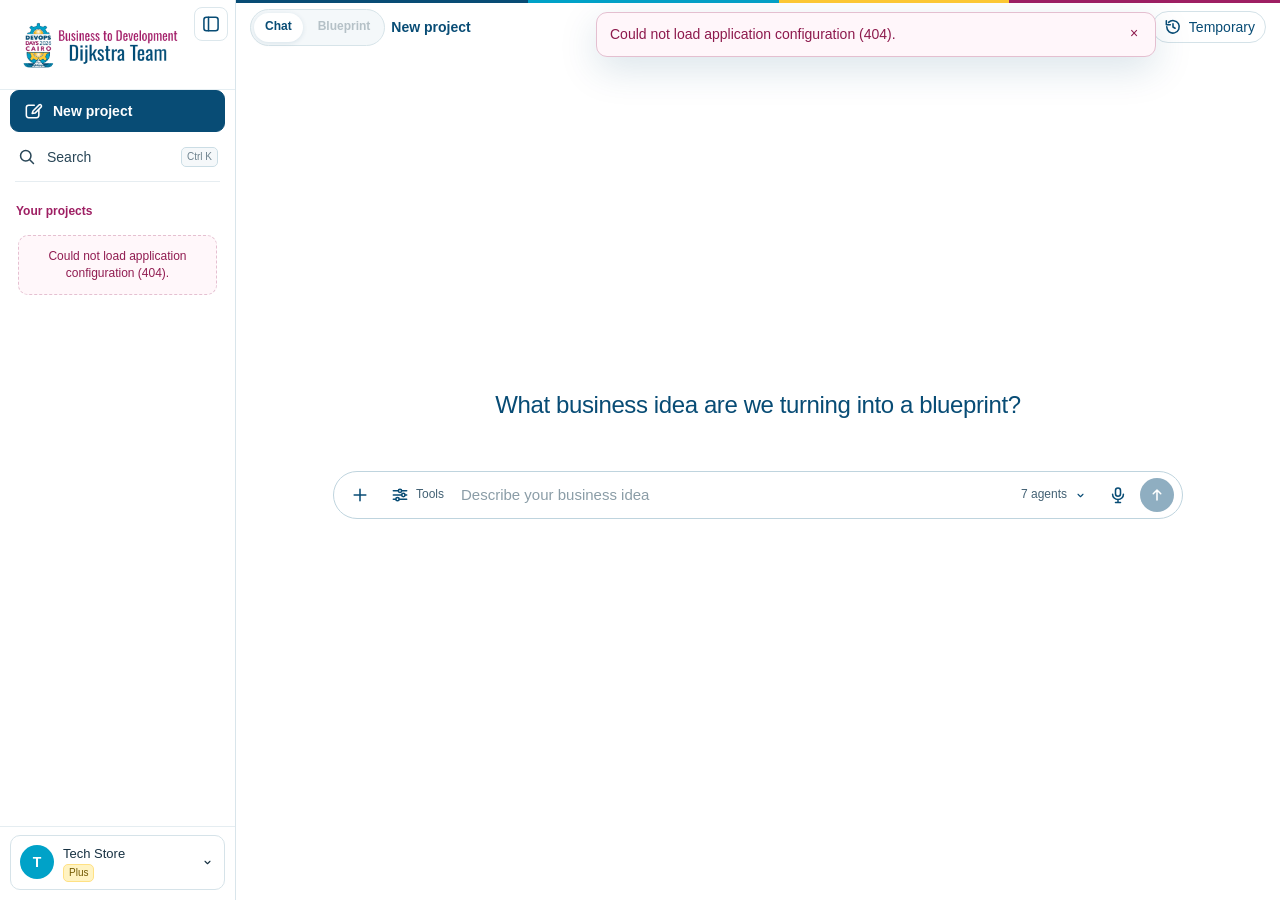
==== public/index.html @ 4ba40b60 "Initial B2D frontend release" ====
<!doctype html>
<html lang="en" dir="ltr">
<head>
<meta charset="utf-8" />
<meta name="viewport" content="width=device-width,initial-scale=1" />
<title>Business to Development | AI Project Workspace</title>
<link rel="icon" type="image/png" href="./assets/img/favicon.png">
<style>
:root{
  --bg:#000;--sidebar:#050505;--surface:#0e0e0e;--elev:#141414;--elev2:#1c1c1c;--hover:#202020;
  --text:#fff;--muted:#afafaf;--dim:#787878;--border:#292929;--border2:#3a3a3a;--danger:#ff7c7c;
  --r:8px;--card:12px;--pill:999px;--side:236px;--top:54px;
  --spring:.667s linear(0,.01942 1.83%,.07956 4.02%,.47488 13.851%,.65981 19.572%,.79653 25.733%,.84834 29.083%,.89048 32.693%,.9246 36.734%,.95081 41.254%,.97012 46.425%,.98361 52.535%,.99665 68.277%,.99988);
}
*{box-sizing:border-box}html,body{height:100%}body{margin:0;background:var(--bg);color:var(--text);font-family:"Segoe UI",Arial,sans-serif;font-size:14px;line-height:1.63;overflow:hidden}
button,input,textarea,select{font:inherit;color:inherit}button{border:0;background:none;cursor:pointer}.hidden{display:none!important}.muted{color:var(--muted)}
::-webkit-scrollbar{width:8px;height:8px}::-webkit-scrollbar-thumb{background:#272727;border-radius:99px}::-webkit-scrollbar-track{background:transparent}
.app{height:100vh;display:grid;grid-template-columns:var(--side) 1fr}.sidebar{background:var(--sidebar);border-right:1px solid #181818;display:flex;flex-direction:column;min-width:0;z-index:90}.main{min-width:0;position:relative;height:100vh;background:#000;overflow:hidden}
.icon{width:18px;height:18px;display:block;flex:0 0 auto}.icon.sm{width:15px;height:15px}.icon.lg{width:22px;height:22px}.stroke{fill:none;stroke:currentColor;stroke-width:1.7;stroke-linecap:round;stroke-linejoin:round}
.sb-head{height:54px;padding:0 10px;display:flex;align-items:center;justify-content:space-between}.brand{display:flex;align-items:center;gap:9px;padding:0 6px;font-weight:650;font-size:15px}.brand-mark{width:24px;height:24px;border:1px solid #fff;border-radius:8px;display:grid;place-items:center;font-size:11px;font-weight:700}
.icon-btn,.tiny-btn{display:grid;place-items:center;border-radius:8px;color:#d8d8d8}.icon-btn{width:34px;height:34px}.tiny-btn{width:28px;height:28px}.icon-btn:hover,.tiny-btn:hover{background:#171717}
.new-chat{height:42px;margin:0 10px 8px;border-radius:9px;background:#1d1d1d;display:flex;align-items:center;gap:10px;padding:0 12px;font-weight:500}.new-chat:hover{background:#252525}.sb-scroll{flex:1;min-height:0;overflow:auto;padding:0 8px 10px}.nav,.side-row{width:100%;height:34px;border-radius:8px;padding:0 9px;display:flex;align-items:center;gap:10px;text-align:left;white-space:nowrap;overflow:hidden}.nav:hover,.side-row:hover{background:#151515}.nav.active{background:#171717}.side-row .label,.nav .label{overflow:hidden;text-overflow:ellipsis}.section{padding:13px 8px 5px;color:#858585;font-size:12px;font-weight:600;display:flex;align-items:center;justify-content:space-between}.section button{color:#777;border-radius:6px}.section button:hover{color:#fff;background:#171717}.divider{height:1px;background:#1a1a1a;margin:7px}
.sb-foot{padding:8px 10px 10px;border-top:1px solid #161616}.account{min-height:50px;border:1px solid #242424;border-radius:10px;padding:7px 9px;display:flex;align-items:center;gap:9px;width:100%;text-align:left}.account:hover{background:#101010}.avatar{width:34px;height:34px;border-radius:50%;display:grid;place-items:center;background:#555}.acct-meta{min-width:0;flex:1}.acct-name{font-size:13px}.badge{font-size:10px;padding:1px 5px;border-radius:5px;background:#282828;color:#ddd;width:max-content;line-height:1.4}
.topbar{height:var(--top);display:grid;grid-template-columns:1fr auto 1fr;align-items:center;padding:0 14px;position:relative;z-index:60;background:#000}.top-left,.top-right{display:flex;align-items:center;gap:6px}.top-right{justify-self:end}.top-left{justify-self:start}.segment{height:36px;min-width:205px;border:1px solid #2a2a2a;background:#111;padding:2px;border-radius:999px;display:flex}.segment button{flex:1;border-radius:999px;color:#999;font-size:12px;font-weight:650}.segment button.active{background:#1f1f1f;color:#fff}.model-btn{height:34px;padding:0 10px;border-radius:8px;display:flex;align-items:center;gap:6px;color:#e9e9e9}.model-btn:hover{background:#151515}.top-pill{height:32px;padding:0 10px;border:1px solid #282828;border-radius:999px;color:#d2d2d2;display:flex;align-items:center;gap:6px}.top-pill:hover{background:#141414}.top-pill.active{background:#fff;color:#000;border-color:#fff}
.content{height:calc(100vh - var(--top));overflow:auto;position:relative}.chat-shell{max-width:850px;margin:0 auto;min-height:100%;padding:0 18px 170px}.home{padding-top:145px}.home.started{padding-top:16px}.greeting{text-align:center;font-size:24px;line-height:1.17;font-weight:400;letter-spacing:-.4px;margin:0 0 28px}.home.started .greeting,.home.started .starter{display:none}
.messages{display:flex;flex-direction:column;gap:22px}.msg{display:flex;gap:12px;animation:rise .2s ease both}.msg.user{justify-content:flex-end}.user-bubble{max-width:76%;padding:9px 13px;border:1px solid #2c2c2c;background:#202020;border-radius:18px 18px 6px 18px;white-space:pre-wrap}.assistant-mark{width:28px;height:28px;border:1px solid #383838;border-radius:9px;display:grid;place-items:center;font-size:10px;font-weight:700;flex:0 0 auto}.assistant-body{max-width:83%;min-width:0}.assistant-text{white-space:pre-wrap;color:#f2f2f2}.msg-actions{display:flex;gap:2px;margin-top:8px;color:#8f8f8f}.msg-actions button{width:28px;height:28px;border-radius:7px;display:grid;place-items:center;color:inherit}.msg-actions button:hover{background:#151515;color:#fff}.source-row{display:flex;gap:6px;flex-wrap:wrap;margin-top:10px}.source-chip{height:28px;padding:0 9px;border:1px solid #2f2f2f;border-radius:999px;color:#bdbdbd;font-size:11px}.source-chip:hover{background:#141414;color:#fff}.status-card{border:1px solid #2a2a2a;background:#0d0d0d;border-radius:12px;padding:10px 12px;margin:8px 0 10px}.status-head{display:flex;align-items:center;justify-content:space-between}.status-steps{margin-top:7px;color:#9e9e9e;font-size:12px}.status-step{display:flex;gap:7px;align-items:center;margin:3px 0}.dot{width:6px;height:6px;border-radius:50%;background:#8b8b8b}.dot.live{animation:pulse 1.1s infinite}
.starter{display:flex;flex-direction:column;gap:8px;margin-top:10px}.starter button{height:54px;border:1px solid #252525;border-radius:12px;padding:0 14px;display:flex;align-items:center;gap:12px;text-align:left}.starter button:hover{background:#0d0d0d;border-color:#353535}.starter .arrow{margin-left:auto;color:#777}
.composer-wrap{position:fixed;left:var(--side);right:0;bottom:0;z-index:65;pointer-events:none;padding:0 18px 14px;background:linear-gradient(to top,#000 72%,rgba(0,0,0,.94) 84%,transparent)}.composer-stack{max-width:850px;margin:0 auto;pointer-events:auto}
.follow-waiting{display:none;align-items:center;justify-content:flex-end;gap:7px;color:#8f8f8f;font-size:12px;margin:0 8px 8px}.follow-waiting.show{display:flex}.follow-resume{display:none;width:max-content;margin:0 0 8px auto;height:32px;padding:0 12px;border:1px solid #383838;border-radius:18px;background:#181818;color:#e5e5e5}.follow-resume.show{display:block}.follow-resume:hover{background:#222}
.followup{display:none;background:#212121;border:1px solid #2f2f2f;border-radius:18px;padding:20px 18px 12px;margin-bottom:10px;max-height:min(430px,52vh);overflow:auto}.followup.show{display:block;animation:rise .22s var(--spring)}.follow-head{display:flex;align-items:flex-start;justify-content:space-between;gap:14px;margin-bottom:8px}.follow-title{font-weight:600;font-size:16px;line-height:1.5;color:#fff;min-width:0}.follow-nav{display:flex;align-items:center;gap:3px;flex:0 0 auto;color:#aaa;direction:ltr}.follow-nav button{width:28px;height:28px;border-radius:8px;display:grid;place-items:center;color:#aaa;font-size:20px}.follow-nav button:hover:not(:disabled){background:#2c2c2c;color:#fff}.follow-nav button:disabled{opacity:.25;cursor:default}.follow-progress{font-size:12px;min-width:48px;text-align:center;color:#a9a9a9}.follow-sub{font-size:12px;color:#a9a9a9;margin:0 0 9px}.follow-options{display:flex;flex-direction:column;gap:2px}.choice{min-height:40px;width:100%;padding:5px 8px;border-radius:10px;background:transparent;color:#f3f3f3;display:grid;grid-template-columns:32px minmax(0,1fr) 20px;align-items:center;gap:8px;text-align:left}.choice:hover{background:#292929}.choice .num{width:28px;height:28px;border-radius:50%;border:1px solid #4a4a4a;display:grid;place-items:center;font-size:12px;color:#e8e8e8}.choice .choice-label{line-height:1.45}.choice .tick{opacity:0;color:#fff;text-align:center}.choice.selected{background:#292929}.choice.selected .num{background:#fff;color:#000;border-color:#fff}.choice.selected .tick{opacity:1}.follow-content[dir=rtl] .choice{text-align:right;grid-template-columns:32px minmax(0,1fr) 20px}.follow-content[dir=rtl] .follow-title,.follow-content[dir=rtl] .follow-sub{text-align:right}
.custom-answer{display:none;margin-top:8px;padding:10px;border:1px solid #3b3b3b;border-radius:12px;background:#181818}.custom-answer.show{display:block}.custom-answer textarea,.follow-textarea{width:100%;min-height:74px;resize:vertical;background:transparent;border:0;outline:0;color:#fff;line-height:1.55;padding:0}.custom-actions{display:flex;justify-content:flex-end;gap:7px;margin-top:8px}.follow-footer{min-height:42px;margin-top:8px;padding-top:8px;border-top:1px solid #2e2e2e;display:flex;align-items:center;justify-content:space-between;gap:8px}.follow-hint{font-size:11px;color:#858585}.follow-footer-actions{display:flex;align-items:center;gap:6px}.follow-btn{height:34px;padding:0 14px;border-radius:18px;background:#2a2a2a;color:#fff;font-weight:500}.follow-btn:hover{background:#343434}.follow-btn.primary{background:#fff;color:#000}.follow-btn:disabled{opacity:.35;cursor:default}.follow-btn.ghost{background:transparent}.follow-btn.ghost:hover{background:#2a2a2a}
.case-lab-wrap{position:fixed;inset:0;background:rgba(0,0,0,.68);z-index:180;display:none;align-items:center;justify-content:center;padding:20px}.case-lab-wrap.show{display:flex}.case-lab{width:min(760px,100%);max-height:84vh;overflow:auto;background:#111;border:1px solid #303030;border-radius:18px;padding:18px}.case-lab-head{display:flex;align-items:flex-start;justify-content:space-between;gap:12px;margin-bottom:12px}.case-lab h2{font-size:20px;margin:0}.case-lab p{color:#aaa;margin:3px 0 0}.case-grid{display:grid;grid-template-columns:repeat(2,minmax(0,1fr));gap:8px}.case-card{padding:13px;border:1px solid #2d2d2d;border-radius:12px;background:#181818;text-align:left}.case-card:hover{background:#202020;border-color:#414141}.case-card strong{display:block;font-size:13px}.case-card small{display:block;color:#929292;margin-top:2px;line-height:1.45}.case-tag{display:inline-flex;margin-top:8px;padding:2px 7px;border-radius:999px;background:#262626;color:#bdbdbd;font-size:10px}.case-lab-foot{margin-top:12px;padding-top:12px;border-top:1px solid #292929;color:#8f8f8f;font-size:11px}
.attach-tray{display:none;gap:8px;flex-wrap:wrap;margin-bottom:8px}.attach-tray.show{display:flex}.file-chip{height:44px;max-width:210px;border:1px solid #303030;border-radius:10px;padding:0 9px;background:#111;display:flex;align-items:center;gap:8px}.file-chip .meta{min-width:0}.file-chip .name{overflow:hidden;text-overflow:ellipsis;white-space:nowrap;font-size:12px}.file-chip .type{font-size:10px;color:#888}.file-chip .x{margin-left:auto;color:#888}.thumb{width:34px;height:34px;border-radius:7px;object-fit:cover;background:#202020}
.tool-strip{display:none;gap:6px;flex-wrap:wrap;margin-bottom:8px}.tool-strip.show{display:flex}.tool-token{height:30px;padding:0 9px;border:1px solid #343434;border-radius:999px;background:#131313;color:#d3d3d3;display:flex;align-items:center;gap:6px;font-size:11px}.tool-token button{color:#888}.tool-token button:hover{color:#fff}
.composer{min-height:116px;border:1px solid #292929;background:#202020;border-radius:22px;padding:13px 13px 10px;position:relative}.composer:focus-within{border-color:#3c3c3c;background:#222}.composer textarea{width:100%;height:60px;max-height:190px;resize:none;background:transparent;border:0;outline:0;padding:0 5px;color:#fff;line-height:1.55;font-size:15px}.composer textarea::placeholder{color:#989898}.composer-foot{display:flex;align-items:center;justify-content:space-between;gap:8px;margin-top:4px}.c-left,.c-right{display:flex;align-items:center;gap:5px}.circle{height:34px;min-width:34px;padding:0 8px;border-radius:999px;display:flex;align-items:center;justify-content:center;gap:6px;color:#e8e8e8}.circle:hover{background:#2b2b2b}.mode-label{font-size:12px;color:#d0d0d0}.send{width:36px;height:36px;border-radius:50%;background:#fff;color:#000;display:grid;place-items:center;opacity:.45;pointer-events:none}.send.ready{opacity:1;pointer-events:auto}.send.stop{opacity:1;pointer-events:auto}.send:hover{transform:scale(1.03)}
.menu{display:none;position:fixed;z-index:220;min-width:220px;background:#171717;border:1px solid #303030;border-radius:12px;padding:6px}.menu.show{display:block;animation:rise .13s ease}.menu-title{padding:8px 10px 5px;color:#777;font-size:11px;font-weight:600}.menu button,.menu .menu-item{width:100%;min-height:36px;padding:7px 10px;border-radius:8px;display:flex;align-items:center;gap:10px;text-align:left}.menu button:hover,.menu .menu-item:hover{background:#232323}.menu .right{margin-left:auto;color:#777;font-size:11px}.menu-sep{height:1px;background:#292929;margin:5px 4px}.check{margin-left:auto;color:#fff}
.modal-wrap{display:none;position:fixed;inset:0;background:rgba(0,0,0,.64);z-index:300;align-items:center;justify-content:center;padding:20px}.modal-wrap.show{display:flex}.modal{width:min(720px,96vw);max-height:min(760px,92vh);overflow:hidden;border:1px solid #2c2c2c;background:#0d0d0d;border-radius:16px;display:flex;flex-direction:column}.modal.sm{width:min(460px,96vw)}.modal.lg{width:min(980px,96vw)}.modal-head{height:56px;padding:0 16px;border-bottom:1px solid #202020;display:flex;align-items:center;justify-content:space-between}.modal-head h2{font-size:16px;margin:0}.modal-body{padding:14px 16px;overflow:auto}.modal-foot{border-top:1px solid #202020;padding:12px 16px;display:flex;justify-content:flex-end;gap:8px}.btn{height:34px;padding:0 12px;border:1px solid #383838;border-radius:8px;color:#e7e7e7}.btn:hover{background:#181818}.btn.primary{background:#fff;color:#000;border-color:#fff}.btn.danger{color:#ff9c9c}.field{margin-bottom:12px}.field label{display:block;color:#aaa;font-size:12px;margin-bottom:5px}.input,.textarea,.select{width:100%;border:1px solid #303030;background:#151515;border-radius:9px;outline:0}.input,.select{height:38px;padding:0 10px}.textarea{min-height:92px;padding:9px 10px;resize:vertical}.input:focus,.textarea:focus,.select:focus{border-color:#4a4a4a}.tabs{display:flex;gap:4px;border-bottom:1px solid #232323;padding:0 16px}.tabs button{height:42px;padding:0 11px;color:#8f8f8f;border-bottom:2px solid transparent}.tabs button.active{color:#fff;border-color:#fff}.list{display:flex;flex-direction:column;gap:8px}.card-row{border:1px solid #272727;background:#111;border-radius:12px;padding:11px 12px;display:flex;align-items:center;gap:10px}.card-row .grow{min-width:0;flex:1}.card-row strong{display:block;font-size:13px}.card-row small{display:block;color:#888}.switch{width:36px;height:20px;border-radius:999px;background:#303030;padding:2px;transition:.2s}.switch i{display:block;width:16px;height:16px;border-radius:50%;background:#8d8d8d;transition:.2s}.switch.on{background:#fff}.switch.on i{background:#000;transform:translateX(16px)}.grid2{display:grid;grid-template-columns:repeat(2,minmax(0,1fr));gap:10px}.plugin-card,.work-card{border:1px solid #292929;background:#111;border-radius:13px;padding:13px}.plugin-card h3,.work-card h3{margin:0 0 3px;font-size:14px}.plugin-card p,.work-card p{margin:0 0 10px;color:#8f8f8f;font-size:12px}.plugin-icon{width:34px;height:34px;border:1px solid #343434;border-radius:10px;display:grid;place-items:center;margin-bottom:9px}
.search-box{height:44px;border:1px solid #303030;background:#151515;border-radius:10px;display:flex;align-items:center;gap:9px;padding:0 11px}.search-box input{flex:1;background:transparent;border:0;outline:0}.filters{display:flex;gap:6px;flex-wrap:wrap;margin:10px 0}.filter{height:28px;padding:0 9px;border:1px solid #303030;border-radius:999px;color:#aaa;font-size:11px}.filter.active{background:#fff;color:#000;border-color:#fff}.search-result{padding:10px;border-radius:10px;display:flex;gap:10px;align-items:flex-start}.search-result:hover{background:#151515}.search-result .grow{min-width:0;flex:1}.search-result strong{display:block}.search-result small{color:#777}.kbd{font-size:10px;border:1px solid #343434;background:#171717;border-radius:5px;padding:1px 5px;color:#8f8f8f}
.work-view{display:none;max-width:1040px;margin:0 auto;padding:34px 20px 90px}.work-view.show{display:block}.work-view h1{font-size:24px;margin:0 0 3px}.work-sub{color:#999;margin-bottom:20px}.work-grid{display:grid;grid-template-columns:repeat(3,minmax(0,1fr));gap:10px}.work-card{min-height:150px}.work-card .btn{margin-top:4px}.job-panel{margin-top:14px;border:1px solid #292929;border-radius:14px;background:#0d0d0d;padding:14px}.job-row{display:flex;align-items:center;gap:10px;padding:9px 0;border-bottom:1px solid #1d1d1d}.job-row:last-child{border-bottom:0}.progress{height:5px;background:#242424;border-radius:99px;overflow:hidden}.progress i{display:block;height:100%;width:68%;background:#8c8c8c}
.voice-screen{display:none;position:fixed;inset:0;z-index:350;background:#050505;align-items:center;justify-content:center;flex-direction:column}.voice-screen.show{display:flex}.orb{width:150px;height:150px;border-radius:50%;border:1px solid #3f3f3f;display:grid;place-items:center;position:relative}.orb:before,.orb:after{content:"";position:absolute;border:1px solid #252525;border-radius:50%;animation:voice 2.1s infinite}.orb:before{inset:-22px}.orb:after{inset:-44px;animation-delay:.45s}.orb-core{width:84px;height:84px;border-radius:50%;background:#fff;color:#000;display:grid;place-items:center}.voice-label{font-size:20px;margin-top:28px}.voice-sub{color:#888;margin-top:4px}.voice-controls{display:flex;gap:10px;margin-top:34px}.voice-controls button{width:48px;height:48px;border:1px solid #333;border-radius:50%;display:grid;place-items:center}.voice-controls .end{background:#fff;color:#000;border-color:#fff}
.toast{position:fixed;left:50%;bottom:24px;transform:translate(-50%,16px);background:#fff;color:#000;padding:7px 11px;border-radius:999px;opacity:0;pointer-events:none;z-index:500;font-size:12px;transition:.2s}.toast.show{opacity:1;transform:translate(-50%,0)}
@keyframes rise{from{opacity:0;transform:translateY(6px)}to{opacity:1;transform:none}}@keyframes pulse{0%,100%{opacity:.28}50%{opacity:1}}@keyframes voice{0%{transform:scale(.94);opacity:.25}50%{transform:scale(1.04);opacity:.7}100%{transform:scale(.94);opacity:.25}}
@media(max-width:900px){:root{--side:0px}.app{grid-template-columns:1fr}.sidebar{position:fixed;left:-250px;top:0;bottom:0;width:236px;transition:left .28s ease}.sidebar.open{left:0}.mobile-only{display:grid!important}.composer-wrap{left:0}.work-grid{grid-template-columns:repeat(2,minmax(0,1fr))}.top-left .model-btn{display:none}}
@media(min-width:901px){.mobile-only{display:none!important}}

#attachMenu button:hover .icon-globe{transform:rotate(8deg) scale(1.04)}
#attachMenu button:hover .icon-research{transform:rotate(-8deg) scale(1.05)}
#attachMenu button:hover .icon-spark{animation:sparkPulse .75s ease infinite alternate}
#attachMenu button:hover .icon-book{transform:translateY(-1px) scale(1.04)}
@keyframes sparkPulse{from{transform:scale(.94);opacity:.65}to{transform:scale(1.08);opacity:1}}

@media(max-width:650px){.topbar{grid-template-columns:auto 1fr auto;padding:0 8px}.segment{min-width:160px}.top-right .hide-sm{display:none}.chat-shell{padding:0 10px 170px}.composer-wrap{padding:0 10px 10px}.home{padding-top:85px}.greeting{font-size:22px}.user-bubble{max-width:90%}.assistant-body{max-width:90%}.followup{padding:16px 12px;max-height:56vh}.case-grid{grid-template-columns:1fr}.follow-head{gap:8px}.follow-title{font-size:15px}.work-grid,.grid2{grid-template-columns:1fr}.work-view{padding:20px 10px 80px}.composer{border-radius:18px}}

/* =========================================================
   DEVOPS DAYS CAIRO 2026   WHITE BRAND THEME
   Palette: #084c75 / #9e1f63 / #00a2c8 / #ffca33 / white
   ========================================================= */
:root{
  --brand-blue:#084c75;
  --brand-magenta:#9e1f63;
  --brand-cyan:#00a2c8;
  --brand-yellow:#ffca33;
  --brand-ink:#173142;
  --bg:#ffffff;
  --sidebar:#ffffff;
  --surface:#ffffff;
  --elev:#f5f8fa;
  --elev2:#edf4f7;
  --hover:#eef9fc;
  --text:#173142;
  --muted:#667c89;
  --dim:#8496a1;
  --border:#d9e5eb;
  --border2:#bfd2dd;
  --danger:#a61b52;
}
html,body{background:#fff;color:var(--brand-ink)}
body{accent-color:var(--brand-cyan)}
::selection{background:#00a2c833;color:#084c75}
::-webkit-scrollbar-thumb{background:#cbdbe3}
::-webkit-scrollbar-thumb:hover{background:#afc7d3}

.app,.main,.content,.topbar{background:#fff;color:var(--brand-ink)}
.main{position:relative}
.main:before{content:"";position:absolute;z-index:120;top:0;left:0;right:0;height:3px;background:linear-gradient(90deg,var(--brand-blue) 0 28%,var(--brand-cyan) 28% 52%,var(--brand-yellow) 52% 74%,var(--brand-magenta) 74% 100%);pointer-events:none}
.sidebar{background:#fff;border-right:1px solid var(--border)}
.sb-head{height:136px;padding:10px 10px 8px;position:relative;border-bottom:1px solid #e5eef2;align-items:center}
.event-brand{width:100%;height:118px;padding:0;display:flex;align-items:center;justify-content:center}
.brand-logo{display:block;height:112px;width:auto;max-width:150px;object-fit:contain}
.sb-head>.icon-btn{position:absolute;right:7px;top:7px;background:#ffffffd9;border:1px solid #dce7ec;color:var(--brand-blue)}
.sb-head>.icon-btn:hover{background:#f0f8fb;color:var(--brand-cyan)}
.brand-mark{display:none}

.icon-btn,.tiny-btn{color:var(--brand-blue)}
.icon-btn:hover,.tiny-btn:hover{background:#eef8fb;color:var(--brand-cyan)}
.new-chat{background:var(--brand-blue);color:#fff;border:1px solid var(--brand-blue);font-weight:600}
.new-chat:hover{background:#063e60;border-color:#063e60}
.nav,.side-row{color:#294657}
.nav .icon,.side-row .icon{color:var(--brand-blue)}
.nav:hover,.side-row:hover{background:#eef9fc;color:var(--brand-blue)}
.nav.active{background:#e7f7fb;color:var(--brand-blue)}
.section{color:var(--brand-magenta);font-weight:700}
.section button{color:#8095a1}
.section button:hover{color:var(--brand-magenta);background:#fbf0f6}
.divider{background:#e6edf1}
.sb-foot{border-top:1px solid #e5edf1;background:#fff}
.account{border-color:#d6e3e9;background:#fff;color:var(--brand-ink)}
.account:hover{background:#f6fafc}
.avatar{background:var(--brand-cyan);color:#fff;font-weight:700}
.badge{background:#fff3c2;color:#715800;border:1px solid #ffe184}

.segment{border-color:#d6e3e9;background:#f3f7f9}
.segment button{color:#6c818d}
.segment button:hover{color:var(--brand-blue)}
.segment button.active{background:#fff;color:var(--brand-blue);box-shadow:inset 0 0 0 1px #c7dbe4}
.model-btn{color:var(--brand-blue);font-weight:600}
.model-btn:hover{background:#eef8fb}
.top-pill{border-color:#d4e2e8;color:var(--brand-blue);background:#fff}
.top-pill:hover{background:#eef9fc}
.top-pill.active{background:var(--brand-blue);color:#fff;border-color:var(--brand-blue)}

.greeting{color:var(--brand-blue);font-weight:500}
.assistant-mark{border-color:#c8dce5;background:#f5fbfd;color:var(--brand-blue)}
.assistant-text{color:#1c3443}
.user-bubble{background:var(--brand-blue);color:#fff;border-color:var(--brand-blue)}
.msg-actions{color:#8194a0}
.msg-actions button:hover{background:#eef7fa;color:var(--brand-blue)}
.source-chip{border-color:#cfe0e7;color:var(--brand-blue);background:#fff}
.source-chip:hover{background:#edf9fc;color:var(--brand-cyan)}
.status-card{border-color:#d8e5ea;background:#f8fbfc}
.status-steps{color:#6c808c}.dot{background:var(--brand-cyan)}

.starter button{border-color:#d7e4ea;background:#fff;color:#234456}
.starter button:hover{background:#f4fbfd;border-color:#9ed8e6;color:var(--brand-blue)}
.starter .arrow{color:var(--brand-cyan)}

.composer-wrap{background:linear-gradient(to top,#fff 72%,rgba(255,255,255,.95) 84%,rgba(255,255,255,0))}
.tool-token{border-color:#cddde5;background:#f7fafb;color:#315163}
.tool-token button{color:#7d909a}.tool-token button:hover{color:var(--brand-magenta)}
.composer{border:1px solid #bfd4de;background:#fff;box-shadow:none}
.composer:focus-within{border-color:var(--brand-cyan);background:#fff;outline:3px solid #00a2c812}
.composer textarea{color:#173142}
.composer textarea::placeholder{color:#8b9da7}
.circle{color:var(--brand-blue)}
.circle:hover{background:#edf8fb;color:var(--brand-cyan)}
.mode-label{color:#426174}
.send{background:var(--brand-blue);color:#fff}
.send.ready:hover{background:var(--brand-cyan);transform:scale(1.03)}

.follow-waiting{color:#6e828e}
.follow-resume{border-color:#cbdde5;background:#fff;color:var(--brand-blue)}
.follow-resume:hover{background:#eef9fc}
.followup{background:#fff;border:1px solid #cfe0e7;border-top:3px solid var(--brand-magenta);box-shadow:none}
.follow-title{color:var(--brand-blue)}
.follow-nav{color:#718690}
.follow-nav button{color:#718690}
.follow-nav button:hover:not(:disabled){background:#eef8fb;color:var(--brand-blue)}
.follow-progress,.follow-sub{color:#6c808c}
.choice{color:#203f50}
.choice:hover{background:#eef9fc}
.choice .num{border-color:#a8c6d3;color:var(--brand-blue);background:#fff}
.choice .tick{color:var(--brand-cyan)}
.choice.selected{background:#eaf8fb}
.choice.selected .num{background:var(--brand-cyan);color:#fff;border-color:var(--brand-cyan)}
.follow-footer{border-top-color:#e2ebef}
.follow-footer button{color:var(--brand-blue)}
.follow-footer button:hover{background:#eef8fb}
.follow-footer .follow-primary{background:var(--brand-blue);color:#fff;border-color:var(--brand-blue)}
.follow-footer .follow-primary:hover{background:#063f61}
.follow-custom-input{border-color:#c7dae3;background:#fff;color:#173142}
.follow-custom-input:focus{border-color:var(--brand-cyan);outline:3px solid #00a2c812}

.case-lab-wrap{background:rgba(8,76,117,.16);backdrop-filter:blur(2px)}
.case-lab{background:#fff;border-color:#cbdde5}
.case-lab h2{color:var(--brand-blue)}
.case-lab p{color:#667c89}
.case-card{border-color:#d7e4ea;background:#fff;color:#173142}
.case-card:hover{background:#f2fbfd;border-color:#8fd3e3}
.case-card small{color:#71848f}
.case-tag{background:#fff2b8;color:#634f00;border:1px solid #ffdf61}
.case-lab-foot{border-top-color:#e1e9ed;color:#71848f}

.menu{background:#fff;border-color:#cddde4;color:#1d3949}
.menu-title{color:var(--brand-magenta)}
.menu button:hover,.menu .menu-item:hover{background:#eef9fc}
.menu .right{color:#80939e}.menu-sep{background:#e0e8ec}.check{color:var(--brand-cyan)}

.modal-wrap{background:rgba(8,76,117,.18);backdrop-filter:blur(2px)}
.modal{border-color:#cddde5;background:#fff;color:#173142}
.modal-head,.modal-foot{border-color:#e2eaee}
.modal-head h2{color:var(--brand-blue)}
.btn{border-color:#bfd2dc;color:var(--brand-blue);background:#fff}
.btn:hover{background:#eef9fc}
.btn.primary{background:var(--brand-blue);color:#fff;border-color:var(--brand-blue)}
.btn.primary:hover{background:#063f61}
.btn.danger{color:var(--brand-magenta);border-color:#e7c6d6}
.field label{color:#657a86}
.input,.textarea,.select{border-color:#cadbe3;background:#fff;color:#173142}
.input:focus,.textarea:focus,.select:focus{border-color:var(--brand-cyan);outline:3px solid #00a2c812}
.tabs{border-bottom-color:#dfe8ec}
.tabs button{color:#758a95}
.tabs button.active{color:var(--brand-magenta);border-color:var(--brand-magenta)}
.card-row,.plugin-card,.work-card{border-color:#d7e4ea;background:#fff}
.card-row small,.plugin-card p,.work-card p{color:#71848f}
.plugin-icon{border-color:#cfe0e7;background:#f4fafc;color:var(--brand-cyan)}
.switch{background:#d9e5ea}.switch i{background:#fff;border:1px solid #b8cbd5}.switch.on{background:var(--brand-cyan)}.switch.on i{background:#fff}

.search-box{border-color:#cbdde5;background:#fff}.search-box input{color:#173142}
.filter{border-color:#cbdde5;color:#667c89;background:#fff}.filter.active{background:var(--brand-blue);color:#fff;border-color:var(--brand-blue)}
.search-result:hover{background:#eef9fc}.search-result small{color:#758994}
.kbd{border-color:#cbdde5;background:#f5f8fa;color:#6e828e}

.work-view{color:#173142}.work-view h1{color:var(--brand-blue)}.work-sub{color:#667c89}
.job-panel{border-color:#d6e3e9;background:#fff}.job-row{border-bottom-color:#e4ecef}
.progress{background:#e2ebef}.progress i{background:linear-gradient(90deg,var(--brand-cyan),var(--brand-blue))}

.voice-screen{background:#fff;color:#173142}.orb{border-color:#b9d1dc}.orb:before,.orb:after{border-color:#dbe8ed}.orb-core{background:var(--brand-blue);color:#fff}.voice-sub{color:#6d818d}.voice-controls button{border-color:#cbdde5;background:#fff;color:var(--brand-blue)}.voice-controls .end{background:var(--brand-magenta);color:#fff;border-color:var(--brand-magenta)}
.toast{background:var(--brand-blue);color:#fff;border:1px solid var(--brand-blue)}

/* Brand-colored micro accents */
a{color:var(--brand-blue)}
button:focus-visible,input:focus-visible,textarea:focus-visible,select:focus-visible{outline:2px solid var(--brand-cyan);outline-offset:2px}
.status-step:nth-child(2n) .dot{background:var(--brand-yellow)}
.status-step:nth-child(3n) .dot{background:var(--brand-magenta)}

@media(max-width:900px){.sb-head{height:126px}.event-brand{height:108px}.brand-logo{height:102px}}


/* ===== v4 Project workspace + ChatGPT-style interaction ===== */
.topbar{display:flex!important;align-items:center;justify-content:space-between!important;grid-template-columns:none!important}
.top-left,.top-right{display:flex;align-items:center;gap:6px}
body.project-empty #tempBtn{display:flex!important}
body.project-empty #shareBtn,body.project-empty #topMore{display:none!important}
body:not(.project-empty) #tempBtn{display:none!important}
body:not(.project-empty) #shareBtn{display:flex!important}
body:not(.project-empty) #topMore{display:grid!important}

/* event logo stays only in the existing sidebar/menu logo area */
.sb-head{height:90px!important;padding:8px 10px!important}
.event-brand{width:100%!important;height:74px!important;padding:0 36px 0 4px!important;display:flex!important;align-items:center!important;justify-content:flex-start!important;overflow:hidden!important}
.brand-logo{display:block!important;width:100%!important;max-width:200px!important;height:66px!important;object-fit:contain!important;object-position:left center!important}
.sb-head>.icon-btn{top:7px!important;right:7px!important}

/* Empty Project: greeting + composer centered. After first message composer docks to bottom. */
body.project-empty .content{overflow:auto!important}
body.project-empty .chat-shell{padding-bottom:0!important}
body.project-empty .home{min-height:calc(100vh - var(--top));padding-top:0!important;display:flex!important;align-items:center!important;justify-content:center!important;transform:translateY(-72px)}
body.project-empty .greeting{margin:0!important;text-align:center}
body.project-empty .composer-wrap{top:55%!important;bottom:auto!important;transform:none!important;background:transparent!important;padding-bottom:0!important;transition:top .16s ease}
body:not(.project-empty) .composer-wrap{top:auto!important;bottom:0!important;transform:none!important}
.home.started{padding-top:18px!important}.home.started .greeting{display:none!important}

/* Compact single-line state. */
.composer{
  min-height:48px!important;border-radius:26px!important;padding:6px 8px!important;
  display:grid!important;grid-template-columns:auto minmax(0,1fr) auto!important;grid-template-rows:auto!important;
  align-items:center!important;column-gap:5px!important;row-gap:4px!important;overflow:visible!important;
  transition:min-height .14s ease,border-radius .14s ease,padding .14s ease!important;
}
.composer-foot{display:contents!important}
.c-left{grid-column:1;grid-row:1;align-self:end;display:flex!important;align-items:center;gap:4px}
.c-right{grid-column:3;grid-row:1;align-self:end;display:flex!important;align-items:center;gap:4px}
.composer textarea{
  grid-column:2;grid-row:1;width:100%!important;height:26px;min-height:26px!important;max-height:none!important;
  padding:3px 4px!important;margin:0!important;resize:none!important;overflow:hidden!important;scrollbar-width:none!important;
  line-height:20px!important;font-size:15px!important;outline:none!important;box-shadow:none!important;
  transition:none!important;
}
.composer textarea::-webkit-scrollbar{display:none!important;width:0!important;height:0!important}
.composer:focus-within,.composer textarea:focus,.composer textarea:focus-visible{outline:none!important;box-shadow:none!important}
.circle{height:34px!important;min-width:34px!important;padding:0 8px!important}
.send{width:34px!important;height:34px!important}

/* Multi-line: prompt takes the complete width ABOVE the bottom control row. */
.composer.multiline{grid-template-columns:auto minmax(0,1fr) auto!important;grid-template-rows:auto 34px!important;padding:9px 8px 7px!important;border-radius:22px!important;align-items:end!important}
.composer.multiline textarea{grid-column:1 / -1!important;grid-row:1!important;width:100%!important;padding:2px 6px 6px!important}
.composer.multiline .c-left{grid-column:1;grid-row:2}
.composer.multiline .c-right{grid-column:3;grid-row:2}

/* OpenAI/ChatGPT-style SVG interaction motion */
.cgpt-icon{width:20px;height:20px;display:block;fill:none;stroke:currentColor;stroke-width:1.85;stroke-linecap:round;stroke-linejoin:round;overflow:visible;transition:transform .18s cubic-bezier(.2,.8,.2,1),opacity .18s ease}
.cgpt-icon.fill{fill:currentColor;stroke:none}
button:hover .cgpt-icon{transform:scale(1.055)}
button:active .cgpt-icon{transform:scale(.91)}
#newChat:hover .icon-compose .pen{transform:translate(1px,-1px)}
.icon-compose .pen{transition:transform .18s cubic-bezier(.2,.8,.2,1)}
#searchBtn:hover .icon-search circle{transform:scale(1.06);transform-origin:10px 10px}
.icon-search circle{transition:transform .18s ease}
#attachBtn:hover .icon-plus{transform:rotate(90deg)}
#shareBtn:hover .icon-share .arrow{transform:translateY(-1.5px)}
.icon-share .arrow{transition:transform .18s ease}
#topMore:hover .dot-a{animation:dotBounce .55s ease 0s}
#topMore:hover .dot-b{animation:dotBounce .55s ease .08s}
#topMore:hover .dot-c{animation:dotBounce .55s ease .16s}
@keyframes dotBounce{0%,100%{transform:translateY(0)}50%{transform:translateY(-2px)}}
#voiceBtn:hover .mic-body{animation:micPulse .72s ease infinite alternate;transform-origin:center}
@keyframes micPulse{from{transform:scaleY(.94)}to{transform:scaleY(1.08)}}
.send.ready:hover .icon-send{transform:translateY(-2px)}
.msg-actions button:hover .icon-retry{transform:rotate(-32deg)}
.msg-actions button:hover .icon-copy .copy-back{transform:translate(-1px,-1px)}
.icon-copy .copy-back{transition:transform .18s ease}

/* Assistant mark + thinking motion. */
.assistant-mark{border:0!important;background:transparent!important;width:30px!important;height:30px!important;color:var(--brand-blue)!important;display:grid!important;place-items:center!important;flex:0 0 auto!important}
.assistant-mark .openai-mark{width:24px;height:24px;display:block;fill:currentColor;transform-origin:center}
.typing-mark .openai-mark{animation:openaiThink 1.25s cubic-bezier(.45,0,.2,1) infinite}
@keyframes openaiThink{0%{transform:rotate(0deg) scale(.95);opacity:.45}45%{transform:rotate(155deg) scale(1.02);opacity:1}100%{transform:rotate(360deg) scale(.95);opacity:.45}}
.thinking-label{display:inline-flex;align-items:center;gap:3px;color:#71848f;padding-top:3px}
.thinking-label i{width:4px;height:4px;border-radius:50%;background:currentColor;animation:thinkDot 1s ease-in-out infinite}
.thinking-label i:nth-child(2){animation-delay:.14s}.thinking-label i:nth-child(3){animation-delay:.28s}
@keyframes thinkDot{0%,65%,100%{transform:translateY(0);opacity:.28}32%{transform:translateY(-3px);opacity:1}}

@media(max-width:650px){
  body.project-empty .home{transform:translateY(-62px)}
  body.project-empty .composer-wrap{padding:0 10px!important}
  .mode-label{display:none!important}
  .brand-logo{max-width:170px!important;height:58px!important}
  .sb-head{height:82px!important}.event-brand{height:66px!important}
}
@media(prefers-reduced-motion:reduce){.cgpt-icon,.composer,.composer textarea,.openai-mark{animation:none!important;transition:none!important}.thinking-label i{animation:none!important}}

</style>
<link rel="stylesheet" href="./assets/css/app.css">
</head>
<body>
<div class="app" id="app">
  <aside class="sidebar" id="sidebar">
    <div class="sb-head">
      <div class="brand event-brand" title="Business to Development"><img class="brand-logo" src="assets/img/logo.png" alt="Business to Development logo"></div>
      <button class="icon-btn" id="collapseSide" title="Sidebar"><svg class="cgpt-icon icon-sidebar" viewBox="0 0 24 24" aria-hidden="true"><rect x="3.5" y="4" width="17" height="16" rx="3"/><path d="M9 4v16"/></svg></button>
    </div>
    <button class="new-chat" id="newChat"><svg class="cgpt-icon icon-compose" viewBox="0 0 24 24" aria-hidden="true"><path d="M13.5 5H6.8A2.8 2.8 0 0 0 4 7.8v9.4A2.8 2.8 0 0 0 6.8 20h9.4a2.8 2.8 0 0 0 2.8-2.8v-6.7"/><g class="pen"><path d="m12 12 7.4-7.4a1.8 1.8 0 0 1 2.5 2.5L14.5 14.5 11 15z"/></g></svg><span>New project</span></button>
    <div class="sb-scroll">
      <button class="nav" id="searchBtn"><svg class="cgpt-icon icon-search" viewBox="0 0 24 24" aria-hidden="true"><circle cx="10.5" cy="10.5" r="6.25"/><path d="m15.3 15.3 4.45 4.45"/></svg><span class="label">Search</span><span class="kbd" style="margin-left:auto">Ctrl K</span></button>
      
      
      
      
      <div class="divider"></div>
      <div class="section"><span>Pinned projects</span><button title="Manage pinned">•••</button></div>
      <button class="side-row chat-link" data-title="AMH Bio 2026"><svg class="cgpt-icon icon-project" viewBox="0 0 24 24" aria-hidden="true"><path d="M3.5 7.2A2.2 2.2 0 0 1 5.7 5h4.1l2 2.1h6.5a2.2 2.2 0 0 1 2.2 2.2v7.5a2.2 2.2 0 0 1-2.2 2.2H5.7a2.2 2.2 0 0 1-2.2-2.2z"/></svg><span class="label">AMH Bio 2026</span></button>
      <button class="side-row chat-link" data-title="ترجمة وتحليل المهمة"><svg class="cgpt-icon icon-project" viewBox="0 0 24 24" aria-hidden="true"><path d="M3.5 7.2A2.2 2.2 0 0 1 5.7 5h4.1l2 2.1h6.5a2.2 2.2 0 0 1 2.2 2.2v7.5a2.2 2.2 0 0 1-2.2 2.2H5.7a2.2 2.2 0 0 1-2.2-2.2z"/></svg><span class="label">ترجمة وتحليل المهمة</span></button>
      <button class="side-row chat-link" data-title="تحسين دقة المشروع"><svg class="cgpt-icon icon-project" viewBox="0 0 24 24" aria-hidden="true"><path d="M3.5 7.2A2.2 2.2 0 0 1 5.7 5h4.1l2 2.1h6.5a2.2 2.2 0 0 1 2.2 2.2v7.5a2.2 2.2 0 0 1-2.2 2.2H5.7a2.2 2.2 0 0 1-2.2-2.2z"/></svg><span class="label">تحسين دقة المشروع</span></button>
      <button class="side-row chat-link" data-title="تقرير مراجعي عن المشروع"><svg class="cgpt-icon icon-project" viewBox="0 0 24 24" aria-hidden="true"><path d="M3.5 7.2A2.2 2.2 0 0 1 5.7 5h4.1l2 2.1h6.5a2.2 2.2 0 0 1 2.2 2.2v7.5a2.2 2.2 0 0 1-2.2 2.2H5.7a2.2 2.2 0 0 1-2.2-2.2z"/></svg><span class="label">تقرير مراجعي عن المشروع</span></button>
      <div class="section"><span>Recent projects</span><button id="clearRecent" title="Clear">×</button></div>
      <div id="recentList"></div>
    <button id="newProjectMini" class="hidden" aria-hidden="true" tabindex="-1"></button></div>
    <div class="sb-foot"><button class="account" id="accountBtn"><div class="avatar">T</div><div class="acct-meta"><div class="acct-name">Tech Store</div><div class="badge">Plus</div></div><svg class="icon sm stroke" viewBox="0 0 24 24"><path d="m8 10 4 4 4-4"/></svg></button></div>
  </aside>

  <main class="main">
    <div class="topbar">
      <div class="top-left"><button class="icon-btn mobile-only" id="mobileMenu"><svg class="cgpt-icon" viewBox="0 0 24 24" aria-hidden="true"><path d="M5 7h14M5 12h14M5 17h14"/></svg></button></div>
      <div class="top-right">
        <button class="top-pill hide-sm" id="tempBtn" title="Temporary project"><svg class="cgpt-icon" viewBox="0 0 24 24" aria-hidden="true"><path d="M4.5 11.8a7.5 7.5 0 1 0 2.2-5.3"/><path d="M4 4.5v4.8h4.8"/><path d="M12 8v4l2.5 1.5"/></svg><span>Temporary</span></button>
        <button class="top-pill hide-sm" id="shareBtn"><svg class="cgpt-icon icon-share" viewBox="0 0 24 24" aria-hidden="true"><g class="arrow"><path d="M12 14V4"/><path d="m8.5 7.5 3.5-3.5 3.5 3.5"/></g><path d="M6 11v7.2A1.8 1.8 0 0 0 7.8 20h8.4a1.8 1.8 0 0 0 1.8-1.8V11"/></svg><span>Share</span></button>
        <button class="icon-btn" id="topMore" title="More"><svg class="cgpt-icon fill icon-more" viewBox="0 0 24 24" aria-hidden="true"><circle class="dot-a" cx="5" cy="12" r="1.35"/><circle class="dot-b" cx="12" cy="12" r="1.35"/><circle class="dot-c" cx="19" cy="12" r="1.35"/></svg></button>
      </div>
    </div>

    <section class="content" id="content">
      <div class="chat-shell" id="chatShell"><div class="home" id="home"><h1 class="greeting" id="greeting">Good to see you, Ahmed.</h1><div class="messages" id="messages"></div></div></div>

      <div class="work-view hidden" id="workView"><h1>Work</h1><div class="work-sub">Long-running tasks, files, research, and deliverables in one workspace.</div><div class="work-grid">
        <div class="work-card"><div class="plugin-icon"><svg class="icon stroke" viewBox="0 0 24 24"><path d="M4 5h16v14H4z"/><path d="M8 9h8M8 13h5"/></svg></div><h3>Document</h3><p>Draft, revise, compare, and export structured documents.</p><button class="btn" data-work="document">Start</button></div>
        <div class="work-card"><div class="plugin-icon"><svg class="icon stroke" viewBox="0 0 24 24"><path d="M4 4h16v16H4zM4 9h16M9 4v16"/></svg></div><h3>Spreadsheet</h3><p>Analyze datasets, build tables, calculate, and create charts.</p><button class="btn" data-work="spreadsheet">Start</button></div>
        <div class="work-card"><div class="plugin-icon"><svg class="icon stroke" viewBox="0 0 24 24"><rect x="3" y="4" width="18" height="14" rx="2"/><path d="M7 8h10M7 12h6M12 18v3"/></svg></div><h3>Slides</h3><p>Build an outline, generate slide content, and package a deck.</p><button class="btn" data-work="slides">Start</button></div>
        <div class="work-card"><div class="plugin-icon"><svg class="icon stroke" viewBox="0 0 24 24"><circle cx="11" cy="11" r="6"/><path d="m16 16 4 4"/></svg></div><h3>Research</h3><p>Gather sources, compare claims, track progress, and synthesize.</p><button class="btn" data-work="research">Start</button></div>
        <div class="work-card"><div class="plugin-icon"><svg class="icon stroke" viewBox="0 0 24 24"><path d="M4 6h16v12H4zM8 10h8M8 14h5"/></svg></div><h3>Website</h3><p>Plan and generate a complete site workspace with checkpoints.</p><button class="btn" data-work="website">Start</button></div>
        <div class="work-card"><div class="plugin-icon"><svg class="icon stroke" viewBox="0 0 24 24"><path d="M5 4h14v16H5zM8 8h8M8 12h8M8 16h5"/></svg></div><h3>Report</h3><p>Build repeatable reports from uploaded and connected sources.</p><button class="btn" data-work="report">Start</button></div>
      </div><div class="job-panel"><strong>Recent work</strong><div class="job-row"><div class="grow"><div>Fleet access architecture review</div><small class="muted">Waiting for approval · permissions change</small><div class="progress"><i></i></div></div><button class="btn">Review</button></div><div class="job-row"><div class="grow"><div>Research brief: AI hackathons</div><small class="muted">Completed · 14 sources</small></div><button class="btn">Open</button></div></div></div>
    </section>

    <div class="composer-wrap" id="composerWrap"><div class="composer-stack">
      <div class="follow-waiting" id="followWaiting"><span>Waiting for your answer</span><span>☷</span></div>
      <button class="follow-resume" id="followResume">Resume follow-up questions</button>
      <div class="followup" id="followup">
        <div class="follow-head">
          <div class="follow-title" id="followTitle">Need a few more details?</div>
          <div class="follow-nav"><button id="followPrev" title="Previous">‹</button><span class="follow-progress" id="followProgress">1 of 1</span><button id="followNext" title="Next">›</button><button id="followClose" title="Close">×</button></div>
        </div>
        <div class="follow-content" id="followContent" dir="ltr">
          <div class="follow-sub" id="followSub"></div>
          <div class="follow-options" id="followOptions"></div>
          <div class="custom-answer" id="customAnswer"><textarea id="customAnswerInput" placeholder="Write your own answer…"></textarea><div class="custom-actions"><button class="follow-btn ghost" id="customCancel">Cancel</button><button class="follow-btn primary" id="customSave">Use answer</button></div></div>
          <div class="custom-answer" id="textAnswer"><textarea class="follow-textarea" id="textAnswerInput" placeholder="Type your answer…"></textarea></div>
        </div>
        <div class="follow-footer"><div class="follow-hint" id="followHint">Choose one option</div><div class="follow-footer-actions"><button class="follow-btn primary" id="followContinue">Continue</button><button class="follow-btn ghost" id="followSkip">Skip</button></div></div>
      </div>
      <div class="attach-tray" id="attachTray"></div><div class="tool-strip" id="toolStrip"></div>
      <div class="composer" id="composer"><textarea id="prompt" placeholder="Message DevOps Assistant"></textarea><div class="composer-foot"><div class="c-left"><button class="circle" id="attachBtn" title="Add"><svg class="cgpt-icon icon-plus" viewBox="0 0 24 24" aria-hidden="true"><path d="M12 5v14M5 12h14"/></svg></button><button class="circle" id="toolsBtn"><svg class="cgpt-icon icon-tools" viewBox="0 0 24 24" aria-hidden="true"><path d="M4 7h6M14 7h6M4 12h10M18 12h2M4 17h3M11 17h9"/><circle cx="12" cy="7" r="2"/><circle cx="16" cy="12" r="2"/><circle cx="9" cy="17" r="2"/></svg><span class="mode-label" id="toolLabel">Tools</span></button></div><div class="c-right"><button class="circle" id="effortBtn"><span class="mode-label" id="effortLabel">Balanced</span><svg class="icon sm stroke" viewBox="0 0 24 24"><path d="m8 10 4 4 4-4"/></svg></button><button class="circle" id="voiceBtn" title="Voice"><svg class="cgpt-icon icon-mic" viewBox="0 0 24 24" aria-hidden="true"><rect class="mic-body" x="9" y="3.5" width="6" height="10" rx="3"/><path d="M5.5 11a6.5 6.5 0 0 0 13 0M12 17.5V21M9 21h6"/></svg></button><button class="send" id="sendBtn" title="Send"><svg class="cgpt-icon icon-send" viewBox="0 0 24 24" aria-hidden="true"><path d="M12 18V6M7.5 10.5 12 6l4.5 4.5"/></svg></button></div></div></div>
    </div></div>
  </main>
</div>

<input type="file" id="fileInput" multiple class="hidden" />
<input type="file" id="imageInput" accept="image/*" multiple class="hidden" />
<div class="menu" id="attachMenu"><div class="menu-title">Add to your prompt</div><button data-add="files"><svg class="cgpt-icon icon-file" viewBox="0 0 24 24" aria-hidden="true"><path d="M6 3.5h7l5 5V20a1.5 1.5 0 0 1-1.5 1.5h-10A1.5 1.5 0 0 1 5 20V5a1.5 1.5 0 0 1 1-1.5Z"/><path d="M13 3.5V9h5"/></svg>Upload files</button><button data-add="images"><svg class="cgpt-icon icon-photo" viewBox="0 0 24 24" aria-hidden="true"><rect x="3.5" y="4.5" width="17" height="15" rx="2.5"/><circle cx="9" cy="10" r="1.7"/><path d="m5.5 17 4.8-4.8 3.2 3.2 2.2-2.2 2.8 2.8"/></svg>Add photos</button><button data-tool="web"><svg class="cgpt-icon icon-globe" viewBox="0 0 24 24" aria-hidden="true"><circle cx="12" cy="12" r="8.5"/><path d="M3.5 12h17M12 3.5c2.3 2.35 3.5 5.2 3.5 8.5S14.3 18.15 12 20.5M12 3.5C9.7 5.85 8.5 8.7 8.5 12s1.2 6.15 3.5 8.5"/></svg>Search the web</button><button data-tool="deep"><svg class="cgpt-icon icon-research" viewBox="0 0 24 24" aria-hidden="true"><circle cx="10.5" cy="10.5" r="5.5"/><path d="m14.6 14.6 4.2 4.2M10.5 7.5v6M7.5 10.5h6"/></svg>Deep research</button><button data-tool="image"><svg class="cgpt-icon icon-spark" viewBox="0 0 24 24" aria-hidden="true"><path d="M12 3.5c.7 2.7 2 4 4.7 4.7C14 8.9 12.7 10.2 12 13c-.7-2.8-2-4.1-4.7-4.8C10 7.5 11.3 6.2 12 3.5Z"/><path d="M18.2 14.2c.35 1.4 1.05 2.1 2.3 2.45-1.25.35-1.95 1.05-2.3 2.35-.35-1.3-1.05-2-2.3-2.35 1.25-.35 1.95-1.05 2.3-2.45Z"/></svg>Create image</button><button data-tool="study"><svg class="cgpt-icon icon-book" viewBox="0 0 24 24" aria-hidden="true"><path d="M4.5 5.5A2.5 2.5 0 0 1 7 3h4v16H7a2.5 2.5 0 0 0-2.5 2.5zM19.5 5.5A2.5 2.5 0 0 0 17 3h-4v16h4a2.5 2.5 0 0 1 2.5 2.5z"/></svg>Study & learn</button><div class="menu-sep"></div></div>
<div class="menu" id="toolsMenu"><div class="menu-title">Tools</div><button data-tool="web">Web search<span class="right">Fresh sources</span></button><button data-tool="deep">Deep research<span class="right">Multi-step</span></button><button data-tool="image">Create image<span class="right">Visual</span></button><button data-tool="study">Study mode<span class="right">Interactive</span></button><button data-tool="code">Data analysis<span class="right">Files & code</span></button></div>
<div class="menu" id="effortMenu"><div class="menu-title">Reasoning effort</div><button data-effort="Fast">Fast</button><button data-effort="Balanced">Balanced<span class="check">✓</span></button><button data-effort="High">High</button></div>
<div class="menu" id="modelMenu"><div class="menu-title">Models</div><button data-model="DevOps AI">DevOps AI<span class="right">Default</span></button><button data-model="Nova Reason">Nova Reason<span class="right">Deeper reasoning</span></button><button data-model="Nova Fast">Nova Fast<span class="right">Low latency</span></button></div>
<div class="menu" id="topMenu"><button id="renameChat">Rename project</button><button id="pinChat">Pin project</button><button id="branchChat">Branch project</button><button id="exportChat">Export project</button><div class="menu-sep"></div><button class="danger" id="deleteChat">Delete project</button></div>
<div class="menu" id="accountMenu"><button data-open="settings">Settings</button><button data-open="memory">Memory</button><button data-open="customize">Customize assistant</button><div class="menu-sep"></div><button id="logoutDemo">Log out</button></div>
<div class="menu" id="sideMoreMenu"><button id="followLabMenu">Follow-up test lab</button><button data-open="settings">Settings</button><button data-open="memory">Memory</button><button data-open="customize">Customize assistant</button><button id="keyboardBtn">Keyboard shortcuts</button></div>

<div class="modal-wrap" id="modalWrap"><div class="modal" id="modal"><div class="modal-head"><h2 id="modalTitle">Modal</h2><button class="icon-btn" id="modalClose">×</button></div><div id="modalTabs" class="tabs hidden"></div><div class="modal-body" id="modalBody"></div><div class="modal-foot hidden" id="modalFoot"></div></div></div>
<div class="case-lab-wrap" id="caseLabWrap"><div class="case-lab">
  <div class="case-lab-head"><div><h2>Follow-up test lab</h2><p>Launch each state independently. Nothing here needs a backend.</p></div><button class="icon-btn" id="caseLabClose">×</button></div>
  <div class="case-grid" id="caseGrid"></div>
  <div class="case-lab-foot">Includes: direct answer, single question, multi-step, custom write-in, text-only, multi-select, required/no-skip, long RTL, branching, skip, back/next, close + resume, and answer persistence.</div>
</div></div>

<div class="voice-screen" id="voiceScreen"><div class="orb"><div class="orb-core"><svg class="cgpt-icon icon-mic" viewBox="0 0 24 24" aria-hidden="true"><rect class="mic-body" x="9" y="3.5" width="6" height="10" rx="3"/><path d="M5.5 11a6.5 6.5 0 0 0 13 0M12 17.5V21M9 21h6"/></svg></div></div><div class="voice-label" id="voiceLabel">Listening…</div><div class="voice-sub">Speak naturally. Your transcript will be added to the composer.</div><div class="voice-controls"><button id="voiceMute"><svg class="cgpt-icon icon-mute" viewBox="0 0 24 24" aria-hidden="true"><path d="M9 9.5v1.7a3 3 0 0 0 4.8 2.4M15 9V6.5a3 3 0 0 0-5.6-1.5M5.5 11a6.5 6.5 0 0 0 10.8 4.8M12 18v3M9 21h6M4 4l16 16"/></svg></button><button class="end" id="voiceEnd"><svg class="cgpt-icon icon-end" viewBox="0 0 24 24" aria-hidden="true"><path d="m7 7 10 10M17 7 7 17"/></svg></button></div></div>
<div class="toast" id="toast"></div>

<script type="module" src="./assets/js/app.js"></script>
</body>
</html>
---- public/assets/css/app.css ----
:root {
  --ok: #16815f;
  --warn: #9a6b00;
  --error: #a61b52;
  --info: #084c75;
}

body.busy { cursor: progress; }
body.busy button, body.busy textarea { cursor: progress; }

.app-loader {
  position: fixed;
  inset: 0;
  z-index: 1000;
  display: grid;
  place-items: center;
  background: rgba(255, 255, 255, .94);
  color: var(--brand-blue);
}

.app-loader[hidden] { display: none; }
.loader-card { display: grid; justify-items: center; gap: 14px; text-align: center; }
.loader-ring { width: 38px; height: 38px; border: 3px solid #d9e9ef; border-top-color: var(--brand-cyan); border-radius: 50%; animation: appSpin .8s linear infinite; }
@keyframes appSpin { to { transform: rotate(360deg); } }

.global-banner {
  position: fixed;
  top: 12px;
  left: calc(var(--side) + 50%);
  z-index: 800;
  width: min(560px, calc(100vw - var(--side) - 28px));
  transform: translate(-50%, -18px);
  padding: 10px 38px 10px 13px;
  border: 1px solid #c7dbe4;
  border-radius: 11px;
  background: #fff;
  color: #26495b;
  box-shadow: 0 12px 38px rgba(8, 76, 117, .15);
  opacity: 0;
  pointer-events: none;
  transition: .2s ease;
}

.global-banner.show { opacity: 1; transform: translate(-50%, 0); pointer-events: auto; }
.global-banner.error { border-color: #e4bfd0; background: #fff6fa; color: #8d194c; }
.global-banner.success { border-color: #acdce3; background: #f1fcfd; color: #076377; }
.global-banner button { position: absolute; right: 7px; top: 6px; width: 28px; height: 28px; border-radius: 7px; }
.global-banner button:hover { background: rgba(0, 0, 0, .05); }

.view-switch { display: flex; align-items: center; gap: 4px; padding: 3px; border: 1px solid #d7e4e9; border-radius: 999px; background: #f4f8fa; }
.view-toggle { height: 29px; padding: 0 11px; border-radius: 999px; color: #6a7f8a; font-size: 12px; font-weight: 700; }
.view-toggle:hover { color: var(--brand-blue); }
.view-toggle.active { background: #fff; color: var(--brand-blue); box-shadow: 0 1px 5px rgba(8, 76, 117, .12); }
.view-toggle:disabled { opacity: .45; cursor: not-allowed; }

.project-title-chip { max-width: min(360px, 38vw); overflow: hidden; text-overflow: ellipsis; white-space: nowrap; color: var(--brand-blue); font-weight: 700; }

.project-row { position: relative; padding-right: 56px !important; }
.project-row.active { background: #e7f7fb; color: var(--brand-blue); }
.project-row .project-row-copy { min-width: 0; display: flex; flex-direction: column; align-items: flex-start; }
.project-row .project-row-title { width: 100%; overflow: hidden; text-overflow: ellipsis; white-space: nowrap; }
.project-row .project-row-time { color: #8799a3; font-size: 10px; line-height: 1.2; }
.project-status-dot { position: absolute; right: 9px; top: 50%; transform: translateY(-50%); width: 9px; height: 9px; border-radius: 50%; background: #9cafb8; box-shadow: 0 0 0 3px #edf2f4; }
.project-status-dot.approved, .project-status-dot.revised { background: var(--ok); box-shadow: 0 0 0 3px #dff4ec; }
.project-status-dot.generating, .project-status-dot.confirmed { background: var(--brand-cyan); box-shadow: 0 0 0 3px #dff7fb; }
.project-status-dot.needs_attention { background: var(--brand-magenta); box-shadow: 0 0 0 3px #fae7f0; }
.sidebar-state { margin: 8px 10px 12px; padding: 12px; border: 1px dashed #cbdbe2; border-radius: 10px; color: #718590; font-size: 12px; line-height: 1.45; text-align: center; }
.sidebar-state.error { border-color: #e5c0d1; color: #911c51; background: #fff7fa; }

.account .acct-name { max-width: 130px; overflow: hidden; text-overflow: ellipsis; white-space: nowrap; }
.account .badge { max-width: 104px; overflow: hidden; text-overflow: ellipsis; white-space: nowrap; }

.message-meta { margin-top: 4px; color: #91a0a8; font-size: 10px; }
.assistant-text { white-space: pre-wrap; overflow-wrap: anywhere; }
.assistant-text code { padding: 1px 4px; border-radius: 4px; background: #eef3f5; color: #173142; font-family: Consolas, monospace; font-size: .92em; }
.assistant-notice { margin-top: 9px; padding: 9px 11px; border-left: 3px solid var(--brand-cyan); border-radius: 0 8px 8px 0; background: #f1fafd; color: #385b6c; }

.project-action-bar {
  display: none;
  align-items: center;
  justify-content: space-between;
  gap: 14px;
  margin: 0 0 10px;
  padding: 12px 13px;
  border: 1px solid #bfdce5;
  border-radius: 14px;
  background: linear-gradient(135deg, #f2fbfd, #fff);
  box-shadow: 0 8px 24px rgba(8, 76, 117, .08);
}
.project-action-bar.show { display: flex; }
.project-action-copy { min-width: 0; }
.project-action-copy strong { display: block; color: var(--brand-blue); }
.project-action-copy span { display: block; color: #6c818d; font-size: 12px; margin-top: 2px; }
.project-action-buttons { display: flex; gap: 7px; flex: 0 0 auto; }
.project-action-buttons button { min-height: 34px; padding: 0 12px; border: 1px solid #b9d0da; border-radius: 999px; color: var(--brand-blue); background: #fff; font-weight: 700; font-size: 12px; }
.project-action-buttons button.primary { background: var(--brand-blue); color: #fff; border-color: var(--brand-blue); }
.project-action-buttons button:disabled { opacity: .55; cursor: wait; }

.follow-question-reason { margin: 0 0 12px; color: #758894; font-size: 12px; }
.choice .choice-label { overflow-wrap: anywhere; }
.choice.selected { border-color: var(--brand-cyan); }
.follow-textarea.show { display: block; }

.generation-card {
  margin: 8px 0 4px 42px;
  padding: 14px;
  border: 1px solid #d4e3e9;
  border-radius: 14px;
  background: #fff;
}
.generation-head { display: flex; justify-content: space-between; gap: 12px; align-items: center; margin-bottom: 12px; }
.generation-head strong { color: var(--brand-blue); }
.generation-head span { color: #708590; font-size: 12px; }
.stage-strip { display: grid; grid-template-columns: repeat(7, minmax(72px, 1fr)); gap: 6px; }
.stage-pill { min-width: 0; padding: 8px 6px; border: 1px solid #dce7ec; border-radius: 9px; background: #f8fafb; text-align: center; }
.stage-pill .stage-dot { width: 8px; height: 8px; margin: 0 auto 5px; border-radius: 50%; background: #b6c4cb; }
.stage-pill span { display: block; overflow: hidden; text-overflow: ellipsis; color: #71838d; font-size: 10px; white-space: nowrap; }
.stage-pill.done { border-color: #bde2d4; background: #f1fbf7; }
.stage-pill.done .stage-dot { background: var(--ok); }
.stage-pill.running { border-color: #86d2e3; background: #eefafd; }
.stage-pill.running .stage-dot { background: var(--brand-cyan); animation: pulse 1s ease infinite; }
.stage-pill.failed { border-color: #e5b9ce; background: #fff5f9; }
.stage-pill.failed .stage-dot { background: var(--brand-magenta); }

.work-view.results-view { display: none; max-width: 1160px; min-height: 100%; margin: 0 auto; padding: 24px 20px 90px; }
.work-view.results-view.show { display: block; }
.results-header { display: flex; align-items: flex-start; justify-content: space-between; gap: 18px; margin-bottom: 18px; }
.results-title { min-width: 0; }
.results-title h1 { margin: 0; color: var(--brand-blue); font-size: 25px; overflow-wrap: anywhere; }
.results-title p { margin: 4px 0 0; color: #71848f; }
.status-badge { display: inline-flex; align-items: center; gap: 6px; min-height: 29px; padding: 0 10px; border: 1px solid #ccdce3; border-radius: 999px; background: #f8fafb; color: #617680; font-size: 11px; font-weight: 800; text-transform: capitalize; white-space: nowrap; }
.status-badge.approved, .status-badge.revised { border-color: #addac9; color: #126748; background: #f0faf6; }
.status-badge.needs_attention { border-color: #e1b8cb; color: #8d194c; background: #fff5f9; }
.status-badge.generating { border-color: #94d7e6; color: #08708a; background: #effafd; }

.results-progress { margin-bottom: 18px; padding: 14px; border: 1px solid #d7e4e9; border-radius: 14px; background: #fff; }
.results-progress .stage-strip { grid-template-columns: repeat(7, 1fr); }
.progress-message { display: flex; justify-content: space-between; gap: 12px; margin-bottom: 10px; color: #607680; font-size: 12px; }

.result-tabs { position: sticky; top: 0; z-index: 20; display: flex; gap: 5px; overflow-x: auto; margin: 0 0 16px; padding: 6px; border: 1px solid #d7e4e9; border-radius: 13px; background: rgba(255,255,255,.96); backdrop-filter: blur(8px); }
.result-tab { flex: 0 0 auto; height: 34px; padding: 0 12px; border-radius: 9px; color: #657b87; font-size: 12px; font-weight: 750; }
.result-tab:hover { background: #eff8fb; color: var(--brand-blue); }
.result-tab.active { background: var(--brand-blue); color: #fff; }
.result-tab:disabled { opacity: .4; cursor: not-allowed; }

.result-panel { min-height: 280px; }
.result-empty, .result-error { display: grid; place-items: center; min-height: 260px; padding: 28px; border: 1px dashed #cadbe2; border-radius: 14px; color: #71848f; text-align: center; }
.result-error { border-color: #e3bdcf; color: #921c52; background: #fff8fb; }
.result-grid { display: grid; grid-template-columns: repeat(2, minmax(0, 1fr)); gap: 12px; }
.result-card { min-width: 0; padding: 15px; border: 1px solid #d8e5ea; border-radius: 13px; background: #fff; }
.result-card.full { grid-column: 1 / -1; }
.result-card h2, .result-card h3, .result-card h4 { margin: 0 0 9px; color: var(--brand-blue); overflow-wrap: anywhere; }
.result-card h2 { font-size: 18px; }
.result-card h3 { font-size: 15px; }
.result-card h4 { font-size: 13px; }
.result-card p { margin: 0; color: #496573; white-space: pre-wrap; overflow-wrap: anywhere; }
.result-list { margin: 0; padding-left: 20px; color: #3d5a69; }
.result-list li + li { margin-top: 7px; }
.kv-list { display: grid; gap: 8px; }
.kv-row { display: grid; grid-template-columns: minmax(120px, .38fr) 1fr; gap: 12px; padding: 8px 0; border-bottom: 1px solid #e8eef1; }
.kv-row:last-child { border-bottom: 0; }
.kv-key { color: #6c818c; font-size: 12px; font-weight: 700; overflow-wrap: anywhere; }
.kv-value { min-width: 0; color: #294858; overflow-wrap: anywhere; white-space: pre-wrap; }

.data-table-wrap { overflow: auto; border: 1px solid #dce7eb; border-radius: 10px; }
.data-table { width: 100%; border-collapse: collapse; font-size: 12px; }
.data-table th, .data-table td { padding: 8px 10px; border-bottom: 1px solid #e5edef; text-align: left; vertical-align: top; overflow-wrap: anywhere; }
.data-table th { position: sticky; top: 0; background: #f4f8fa; color: var(--brand-blue); }
.data-table tr:last-child td { border-bottom: 0; }

.code-block { position: relative; overflow: hidden; border: 1px solid #cbdce4; border-radius: 11px; background: #102531; color: #e9f4f7; }
.code-toolbar { display: flex; align-items: center; justify-content: space-between; gap: 10px; min-height: 36px; padding: 0 8px 0 12px; border-bottom: 1px solid #29424e; background: #173541; color: #bbd0d8; font-size: 11px; }
.code-toolbar button { height: 27px; padding: 0 9px; border: 1px solid #43606c; border-radius: 7px; color: #e8f4f7; }
.code-toolbar button:hover { background: #244b59; }
.code-block pre { max-height: 560px; margin: 0; padding: 14px; overflow: auto; color: inherit; font: 12px/1.55 Consolas, "Courier New", monospace; white-space: pre; tab-size: 2; }

.component-grid, .endpoint-list, .entity-list, .issue-list, .artifact-list { display: grid; gap: 10px; }
.component-card, .endpoint-card, .entity-card, .issue-card, .artifact-card { padding: 12px; border: 1px solid #dbe6ea; border-radius: 11px; background: #fbfcfd; }
.component-card strong, .entity-card strong { color: var(--brand-blue); }
.component-meta { margin-top: 4px; color: #738691; font-size: 11px; }
.method { display: inline-grid; min-width: 54px; height: 23px; place-items: center; margin-right: 8px; border-radius: 6px; background: #e8f7fb; color: #08728b; font: 800 10px Consolas, monospace; }
.method.post { background: #e9f8f1; color: #16704f; }
.method.patch, .method.put { background: #fff5d9; color: #806000; }
.method.delete { background: #fff0f5; color: #9b2456; }
.endpoint-path { color: #244b5e; font: 12px Consolas, monospace; overflow-wrap: anywhere; }
.endpoint-card details { margin-top: 8px; }
.endpoint-card summary { color: #637984; cursor: pointer; }

.issue-card.blocking { border-left: 4px solid #a61b52; }
.issue-card.warning { border-left: 4px solid #d49a19; }
.issue-card.suggestion { border-left: 4px solid #00a2c8; }
.issue-head { display: flex; justify-content: space-between; gap: 10px; margin-bottom: 7px; }
.severity { font-size: 10px; font-weight: 800; text-transform: uppercase; }
.review-score { font-size: 44px; line-height: 1; color: var(--brand-blue); font-weight: 800; }

.artifact-card { display: flex; align-items: center; gap: 11px; }
.artifact-icon { width: 38px; height: 38px; flex: 0 0 auto; display: grid; place-items: center; border-radius: 9px; background: #eaf7fa; color: var(--brand-blue); font-size: 10px; font-weight: 900; }
.artifact-copy { min-width: 0; flex: 1; }
.artifact-copy strong { display: block; overflow: hidden; text-overflow: ellipsis; color: #244858; white-space: nowrap; }
.artifact-copy small { color: #7d8f99; }
.artifact-actions { display: flex; gap: 6px; }
.artifact-actions button { height: 31px; padding: 0 9px; border: 1px solid #c4d7df; border-radius: 8px; background: #fff; color: var(--brand-blue); font-size: 11px; }
.artifact-actions button:hover { background: #eef9fc; }

.modal.artifact-modal { width: min(1000px, 96vw); }
.artifact-preview { min-height: 300px; }
.artifact-preview .code-block pre { max-height: min(70vh, 720px); }

.skeleton { position: relative; overflow: hidden; min-height: 14px; border-radius: 7px; background: #eaf0f3; }
.skeleton::after { content: ""; position: absolute; inset: 0; transform: translateX(-100%); background: linear-gradient(90deg, transparent, rgba(255,255,255,.75), transparent); animation: skeletonMove 1.2s infinite; }
@keyframes skeletonMove { to { transform: translateX(100%); } }

.top-pill[hidden], .icon-btn[hidden] { display: none !important; }

@media (max-width: 900px) {
  .global-banner { left: 50%; width: calc(100vw - 20px); }
  .results-progress .stage-strip, .generation-card .stage-strip { grid-template-columns: repeat(4, minmax(70px, 1fr)); }
  .project-title-chip { max-width: 42vw; }
}

@media (max-width: 650px) {
  .view-switch { order: 2; }
  .view-toggle { padding: 0 8px; }
  .project-title-chip { display: none; }
  .result-grid { grid-template-columns: 1fr; }
  .result-card.full { grid-column: auto; }
  .results-header { flex-direction: column; }
  .results-progress .stage-strip, .generation-card .stage-strip { grid-template-columns: repeat(2, minmax(92px, 1fr)); }
  .project-action-bar { align-items: flex-start; flex-direction: column; }
  .project-action-buttons { width: 100%; }
  .project-action-buttons button { flex: 1; }
  .generation-card { margin-left: 0; }
  .kv-row { grid-template-columns: 1fr; gap: 3px; }
  .artifact-card { align-items: flex-start; flex-wrap: wrap; }
  .artifact-actions { width: 100%; }
  .artifact-actions button { flex: 1; }
}

@media (prefers-reduced-motion: reduce) {
  .loader-ring, .stage-pill.running .stage-dot, .skeleton::after { animation: none !important; }
}
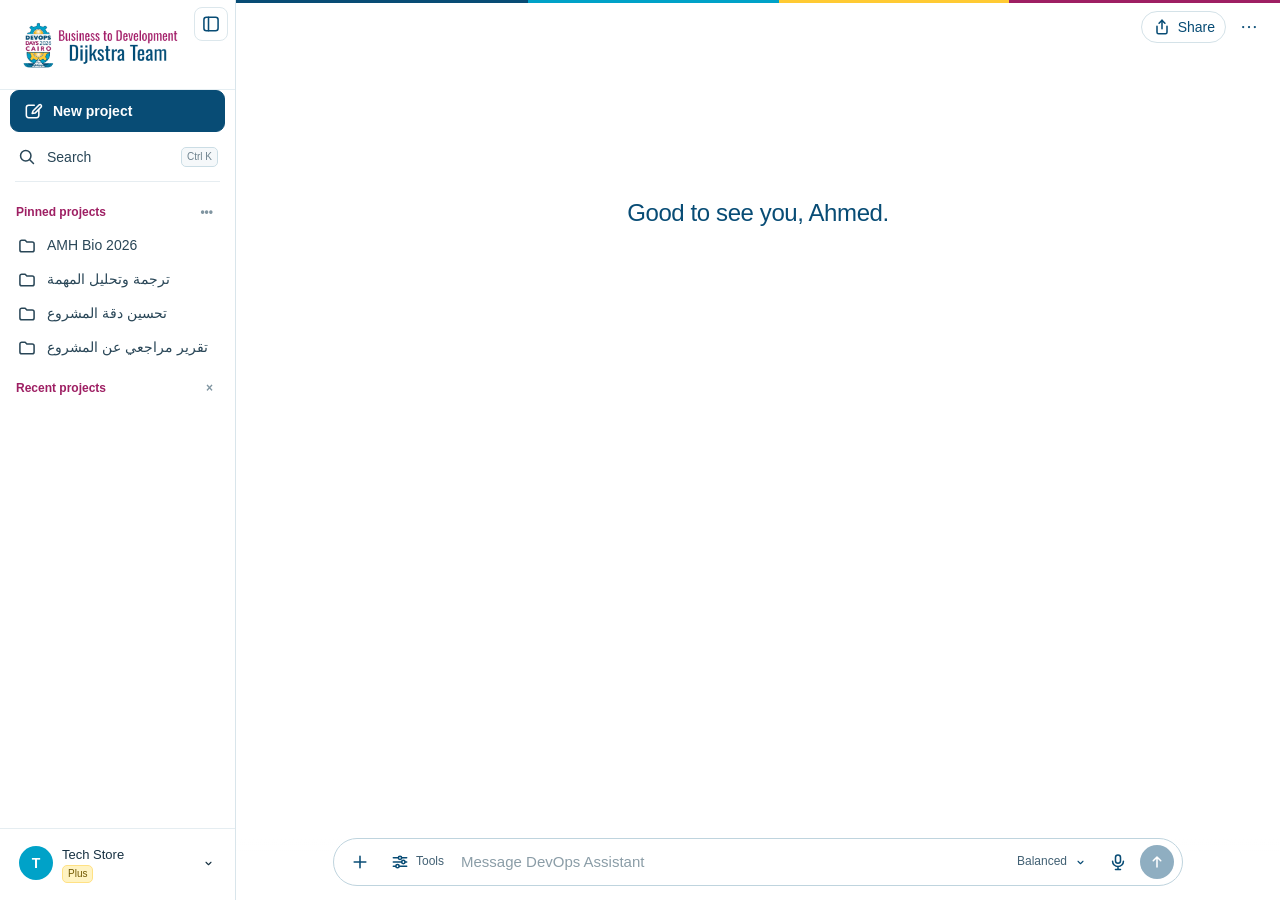
==== commit d3fa7de9: "Add files via upload" ====
--- a/public/index.html
+++ b/public/index.html
@@ -20,7 +20,7 @@
 .sb-head{height:54px;padding:0 10px;display:flex;align-items:center;justify-content:space-between}.brand{display:flex;align-items:center;gap:9px;padding:0 6px;font-weight:650;font-size:15px}.brand-mark{width:24px;height:24px;border:1px solid #fff;border-radius:8px;display:grid;place-items:center;font-size:11px;font-weight:700}
 .icon-btn,.tiny-btn{display:grid;place-items:center;border-radius:8px;color:#d8d8d8}.icon-btn{width:34px;height:34px}.tiny-btn{width:28px;height:28px}.icon-btn:hover,.tiny-btn:hover{background:#171717}
 .new-chat{height:42px;margin:0 10px 8px;border-radius:9px;background:#1d1d1d;display:flex;align-items:center;gap:10px;padding:0 12px;font-weight:500}.new-chat:hover{background:#252525}.sb-scroll{flex:1;min-height:0;overflow:auto;padding:0 8px 10px}.nav,.side-row{width:100%;height:34px;border-radius:8px;padding:0 9px;display:flex;align-items:center;gap:10px;text-align:left;white-space:nowrap;overflow:hidden}.nav:hover,.side-row:hover{background:#151515}.nav.active{background:#171717}.side-row .label,.nav .label{overflow:hidden;text-overflow:ellipsis}.section{padding:13px 8px 5px;color:#858585;font-size:12px;font-weight:600;display:flex;align-items:center;justify-content:space-between}.section button{color:#777;border-radius:6px}.section button:hover{color:#fff;background:#171717}.divider{height:1px;background:#1a1a1a;margin:7px}
-.sb-foot{padding:8px 10px 10px;border-top:1px solid #161616}.account{min-height:50px;border:1px solid #242424;border-radius:10px;padding:7px 9px;display:flex;align-items:center;gap:9px;width:100%;text-align:left}.account:hover{background:#101010}.avatar{width:34px;height:34px;border-radius:50%;display:grid;place-items:center;background:#555}.acct-meta{min-width:0;flex:1}.acct-name{font-size:13px}.badge{font-size:10px;padding:1px 5px;border-radius:5px;background:#282828;color:#ddd;width:max-content;line-height:1.4}
+.sb-foot{padding:8px 10px 10px;border-top:1px solid #161616}.account{min-height:50px;border:0;border-radius:10px;padding:7px 9px;display:flex;align-items:center;gap:9px;width:100%;text-align:left}.avatar{width:34px;height:34px;border-radius:50%;display:grid;place-items:center;background:#555}.acct-meta{min-width:0;flex:1}.acct-name{font-size:13px}.badge{font-size:10px;padding:1px 5px;border-radius:5px;background:#282828;color:#ddd;width:max-content;line-height:1.4}
 .topbar{height:var(--top);display:grid;grid-template-columns:1fr auto 1fr;align-items:center;padding:0 14px;position:relative;z-index:60;background:#000}.top-left,.top-right{display:flex;align-items:center;gap:6px}.top-right{justify-self:end}.top-left{justify-self:start}.segment{height:36px;min-width:205px;border:1px solid #2a2a2a;background:#111;padding:2px;border-radius:999px;display:flex}.segment button{flex:1;border-radius:999px;color:#999;font-size:12px;font-weight:650}.segment button.active{background:#1f1f1f;color:#fff}.model-btn{height:34px;padding:0 10px;border-radius:8px;display:flex;align-items:center;gap:6px;color:#e9e9e9}.model-btn:hover{background:#151515}.top-pill{height:32px;padding:0 10px;border:1px solid #282828;border-radius:999px;color:#d2d2d2;display:flex;align-items:center;gap:6px}.top-pill:hover{background:#141414}.top-pill.active{background:#fff;color:#000;border-color:#fff}
 .content{height:calc(100vh - var(--top));overflow:auto;position:relative}.chat-shell{max-width:850px;margin:0 auto;min-height:100%;padding:0 18px 170px}.home{padding-top:145px}.home.started{padding-top:16px}.greeting{text-align:center;font-size:24px;line-height:1.17;font-weight:400;letter-spacing:-.4px;margin:0 0 28px}.home.started .greeting,.home.started .starter{display:none}
 .messages{display:flex;flex-direction:column;gap:22px}.msg{display:flex;gap:12px;animation:rise .2s ease both}.msg.user{justify-content:flex-end}.user-bubble{max-width:76%;padding:9px 13px;border:1px solid #2c2c2c;background:#202020;border-radius:18px 18px 6px 18px;white-space:pre-wrap}.assistant-mark{width:28px;height:28px;border:1px solid #383838;border-radius:9px;display:grid;place-items:center;font-size:10px;font-weight:700;flex:0 0 auto}.assistant-body{max-width:83%;min-width:0}.assistant-text{white-space:pre-wrap;color:#f2f2f2}.msg-actions{display:flex;gap:2px;margin-top:8px;color:#8f8f8f}.msg-actions button{width:28px;height:28px;border-radius:7px;display:grid;place-items:center;color:inherit}.msg-actions button:hover{background:#151515;color:#fff}.source-row{display:flex;gap:6px;flex-wrap:wrap;margin-top:10px}.source-chip{height:28px;padding:0 9px;border:1px solid #2f2f2f;border-radius:999px;color:#bdbdbd;font-size:11px}.source-chip:hover{background:#141414;color:#fff}.status-card{border:1px solid #2a2a2a;background:#0d0d0d;border-radius:12px;padding:10px 12px;margin:8px 0 10px}.status-head{display:flex;align-items:center;justify-content:space-between}.status-steps{margin-top:7px;color:#9e9e9e;font-size:12px}.status-step{display:flex;gap:7px;align-items:center;margin:3px 0}.dot{width:6px;height:6px;border-radius:50%;background:#8b8b8b}.dot.live{animation:pulse 1.1s infinite}
@@ -104,8 +104,7 @@
 .section button:hover{color:var(--brand-magenta);background:#fbf0f6}
 .divider{background:#e6edf1}
 .sb-foot{border-top:1px solid #e5edf1;background:#fff}
-.account{border-color:#d6e3e9;background:#fff;color:var(--brand-ink)}
-.account:hover{background:#f6fafc}
+.account{border:0;background:#fff;color:var(--brand-ink)}
 .avatar{background:var(--brand-cyan);color:#fff;font-weight:700}
 .badge{background:#fff3c2;color:#715800;border:1px solid #ffe184}
 
--- a/public/assets/css/app.css
+++ b/public/assets/css/app.css
@@ -101,26 +101,46 @@
 .choice.selected { border-color: var(--brand-cyan); }
 .follow-textarea.show { display: block; }
 
+.generation-workspace { margin: 8px 0 4px 42px; }
 .generation-card {
-  margin: 8px 0 4px 42px;
+  margin: 0;
   padding: 14px;
   border: 1px solid #d4e3e9;
   border-radius: 14px;
   background: #fff;
 }
+.workflow-progress-layout { display: grid; grid-template-columns: minmax(0, 1fr); gap: 14px; align-items: stretch; }
+.workflow-progress-main { min-width: 0; }
 .generation-head { display: flex; justify-content: space-between; gap: 12px; align-items: center; margin-bottom: 12px; }
 .generation-head strong { color: var(--brand-blue); }
 .generation-head span { color: #708590; font-size: 12px; }
-.stage-strip { display: grid; grid-template-columns: repeat(7, minmax(72px, 1fr)); gap: 6px; }
-.stage-pill { min-width: 0; padding: 8px 6px; border: 1px solid #dce7ec; border-radius: 9px; background: #f8fafb; text-align: center; }
-.stage-pill .stage-dot { width: 8px; height: 8px; margin: 0 auto 5px; border-radius: 50%; background: #b6c4cb; }
-.stage-pill span { display: block; overflow: hidden; text-overflow: ellipsis; color: #71838d; font-size: 10px; white-space: nowrap; }
+.stage-strip { display: grid; grid-template-columns: repeat(7, minmax(0, 1fr)); gap: 7px; }
+.stage-pill { position: relative; min-width: 0; padding: 8px 5px 7px; border: 1px solid #dce7ec; border-radius: 10px; background: #f8fafb; text-align: center; transition: border-color .3s ease, background .3s ease, transform .3s ease; }
+.stage-pill:not(:first-child)::before { content: ""; position: absolute; z-index: 0; top: 18px; right: 100%; width: 8px; height: 2px; background: #d7e3e8; }
+.stage-pill.done:not(:first-child)::before, .stage-pill.running:not(:first-child)::before { background: linear-gradient(90deg, var(--brand-cyan), var(--ok)); }
+.stage-pill .stage-dot { position: relative; z-index: 1; display: grid; width: 22px; height: 22px; margin: 0 auto 5px; place-items: center; border: 2px solid #c7d5dc; border-radius: 50%; background: #fff; color: #7f929c; font-size: 9px; font-weight: 900; transition: .3s ease; }
+.stage-label { display: block; overflow: hidden; text-overflow: ellipsis; color: #71838d; font-size: 10px; white-space: nowrap; }
+.checkpoint-number, .checkpoint-check { grid-area: 1 / 1; line-height: 1; }
+.checkpoint-check { opacity: 0; transform: scale(.35) rotate(-35deg); color: #fff; font-size: 12px; transition: .28s ease; }
 .stage-pill.done { border-color: #bde2d4; background: #f1fbf7; }
-.stage-pill.done .stage-dot { background: var(--ok); }
-.stage-pill.running { border-color: #86d2e3; background: #eefafd; }
-.stage-pill.running .stage-dot { background: var(--brand-cyan); animation: pulse 1s ease infinite; }
+.stage-pill.done .stage-dot { border-color: var(--ok); background: var(--ok); color: #fff; }
+.stage-pill.done .checkpoint-number { opacity: 0; }
+.stage-pill.done .checkpoint-check { opacity: 1; transform: scale(1) rotate(0); }
+.stage-pill.done .stage-label { color: #286b55; }
+.stage-pill.running { border-color: #64c7dc; background: #eefafd; transform: translateY(-1px); }
+.stage-pill.running .stage-dot { border-color: var(--brand-cyan); color: var(--brand-blue); box-shadow: 0 0 0 4px #00a2c81a; animation: checkpointPulse 1.2s ease-in-out infinite; }
+.stage-pill.running .stage-label { color: var(--brand-blue); font-weight: 800; }
 .stage-pill.failed { border-color: #e5b9ce; background: #fff5f9; }
-.stage-pill.failed .stage-dot { background: var(--brand-magenta); }
+.stage-pill.failed .stage-dot { border-color: var(--brand-magenta); background: var(--brand-magenta); color: #fff; }
+.stage-pill.just-completed { animation: checkpointComplete .68s cubic-bezier(.2,.8,.2,1); }
+.stage-pill.just-started { animation: checkpointFocus .68s cubic-bezier(.2,.8,.2,1); }
+.stage-pill.just-failed { animation: checkpointFailed .55s ease; }
+.stage-pill.just-started:not(:first-child)::after { content: ""; position: absolute; z-index: 3; top: 15px; left: -10px; width: 8px; height: 8px; border-radius: 50%; background: var(--brand-yellow); box-shadow: 0 0 0 4px #ffca3338; animation: checkpointTravel .68s ease-out both; }
+@keyframes checkpointPulse { 0%,100% { box-shadow: 0 0 0 3px #00a2c818; } 50% { box-shadow: 0 0 0 7px #00a2c82a; } }
+@keyframes checkpointComplete { 0% { transform: scale(.96); } 50% { transform: scale(1.045); box-shadow: 0 0 0 5px #16815f18; } 100% { transform: scale(1); } }
+@keyframes checkpointFocus { 0% { transform: translateY(0); } 48% { transform: translateY(-5px); } 100% { transform: translateY(-1px); } }
+@keyframes checkpointFailed { 0%,100% { transform: translateX(0); } 30% { transform: translateX(-4px); } 65% { transform: translateX(4px); } }
+@keyframes checkpointTravel { 0% { opacity: 0; transform: translateX(-4px) scale(.6); } 30% { opacity: 1; } 100% { opacity: 0; transform: translateX(24px) scale(1); } }
 
 .work-view.results-view { display: none; max-width: 1160px; min-height: 100%; margin: 0 auto; padding: 24px 20px 90px; }
 .work-view.results-view.show { display: block; }
@@ -173,6 +193,29 @@
 .code-toolbar button { height: 27px; padding: 0 9px; border: 1px solid #43606c; border-radius: 7px; color: #e8f4f7; }
 .code-toolbar button:hover { background: #244b59; }
 .code-block pre { max-height: 560px; margin: 0; padding: 14px; overflow: auto; color: inherit; font: 12px/1.55 Consolas, "Courier New", monospace; white-space: pre; tab-size: 2; }
+.syntax-code { color: #e9f4f7; font: inherit; }
+.syntax-instruction { color: var(--brand-yellow); font-weight: 850; }
+.syntax-key { color: #43d6f5; font-weight: 750; }
+.syntax-string { color: #80dfbd; }
+.syntax-variable { color: #ff84bd; font-weight: 700; }
+.syntax-flag { color: #70d8ef; }
+.syntax-number { color: #ffd866; }
+.syntax-boolean { color: #ff84bd; }
+.syntax-comment { color: #8aa4af; font-style: italic; }
+.syntax-operator { color: #f2f8fa; }
+
+.architecture-diagram-card { overflow: hidden; border-color: #b9dce5; background: linear-gradient(145deg, #fff, #f8fcfd); }
+.mermaid-canvas { position: relative; display: grid; min-height: 300px; place-items: center; overflow: auto; border: 1px solid #d7e6eb; border-radius: 11px; background: #fff; }
+.mermaid-canvas.ready { padding: 18px; }
+.mermaid-canvas svg { display: block; width: 100%; min-width: 560px; max-width: none; height: auto; min-height: 260px; }
+.mermaid-canvas .safe-mermaid-label { display: flex; width: 100%; height: 100%; align-items: center; justify-content: center; color: var(--brand-blue); font: 600 14px/1.2 "Segoe UI", Arial, sans-serif; text-align: center; }
+.diagram-loading { display: inline-flex; align-items: center; gap: 9px; color: #68808c; font-size: 12px; }
+.diagram-loading i { width: 18px; height: 18px; border: 2px solid #d5e5eb; border-top-color: var(--brand-cyan); border-radius: 50%; animation: appSpin .8s linear infinite; }
+.diagram-error { display: grid; justify-items: center; gap: 5px; padding: 28px; color: #7b5165; text-align: center; }
+.diagram-error strong { color: var(--brand-magenta); }
+.diagram-error span { font-size: 11px; }
+.diagram-error button { min-height: 31px; margin-top: 7px; padding: 0 11px; border: 1px solid #d8aec2; border-radius: 999px; background: #fff; color: var(--brand-magenta); font-size: 11px; font-weight: 800; }
+.diagram-error button:hover { background: #fff3f8; }
 
 .component-grid, .endpoint-list, .entity-list, .issue-list, .artifact-list { display: grid; gap: 10px; }
 .component-card, .endpoint-card, .entity-card, .issue-card, .artifact-card { padding: 12px; border: 1px solid #dbe6ea; border-radius: 11px; background: #fbfcfd; }
@@ -212,9 +255,14 @@
 
 .top-pill[hidden], .icon-btn[hidden] { display: none !important; }
 
+@media (max-width: 1050px) {
+  .workflow-progress-layout { grid-template-columns: 1fr; }
+}
+
 @media (max-width: 900px) {
   .global-banner { left: 50%; width: calc(100vw - 20px); }
   .results-progress .stage-strip, .generation-card .stage-strip { grid-template-columns: repeat(4, minmax(70px, 1fr)); }
+  .stage-pill:nth-child(5)::before, .stage-pill:nth-child(5)::after { display: none; }
   .project-title-chip { max-width: 42vw; }
 }
 
@@ -226,10 +274,12 @@
   .result-card.full { grid-column: auto; }
   .results-header { flex-direction: column; }
   .results-progress .stage-strip, .generation-card .stage-strip { grid-template-columns: repeat(2, minmax(92px, 1fr)); }
+  .stage-pill:nth-child(5)::before, .stage-pill:nth-child(5)::after { display: block; }
+  .stage-pill:nth-child(odd):not(:first-child)::before, .stage-pill:nth-child(odd):not(:first-child)::after { display: none; }
   .project-action-bar { align-items: flex-start; flex-direction: column; }
   .project-action-buttons { width: 100%; }
   .project-action-buttons button { flex: 1; }
-  .generation-card { margin-left: 0; }
+  .generation-workspace { margin-left: 0; }
   .kv-row { grid-template-columns: 1fr; gap: 3px; }
   .artifact-card { align-items: flex-start; flex-wrap: wrap; }
   .artifact-actions { width: 100%; }
@@ -237,5 +287,5 @@
 }
 
 @media (prefers-reduced-motion: reduce) {
-  .loader-ring, .stage-pill.running .stage-dot, .skeleton::after { animation: none !important; }
-}
+  .loader-ring, .stage-pill, .stage-pill::after, .stage-pill.running .stage-dot, .diagram-loading i, .skeleton::after { animation: none !important; transition: none !important; }
+}
